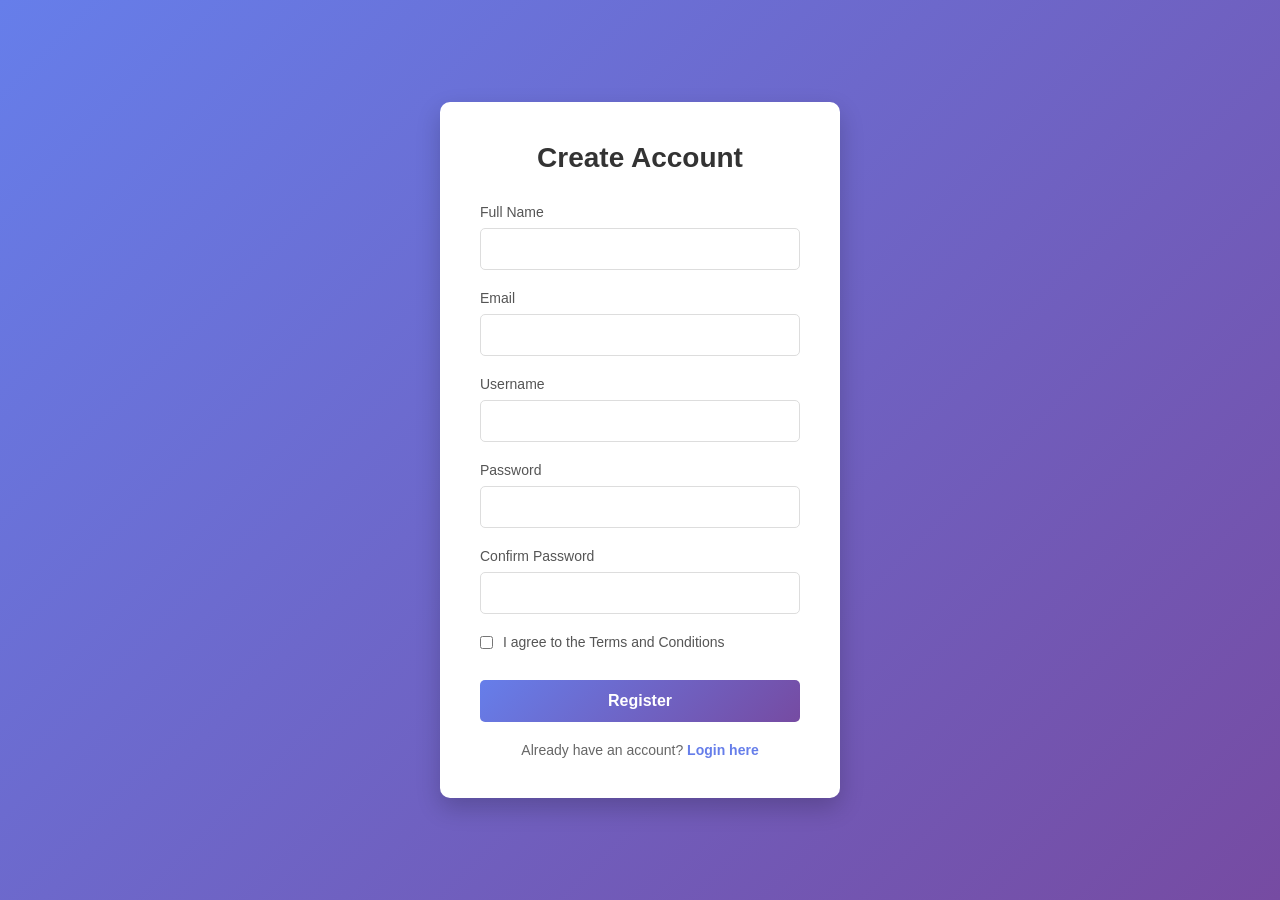
==== index.html @ 53e7806f "created the page" ====
<!DOCTYPE html>
<html lang="en">
<head>
    <meta charset="UTF-8">
    <meta name="viewport" content="width=device-width, initial-scale=1.0">
    <title>Registration</title>
    <link rel="stylesheet" href="style.css">
</head>
<body>
    <div class="container">
        <div class="registration-box">
            <h1>Create Account</h1>
            <form id="registrationForm">
                <div class="form-group">
                    <label for="fullname">Full Name</label>
                    <input type="text" id="fullname" name="fullname" required>
                </div>
                
                <div class="form-group">
                    <label for="email">Email</label>
                    <input type="email" id="email" name="email" required>
                </div>
                
                <div class="form-group">
                    <label for="username">Username</label>
                    <input type="text" id="username" name="username" required>
                </div>
                
                <div class="form-group">
                    <label for="password">Password</label>
                    <input type="password" id="password" name="password" required>
                </div>
                
                <div class="form-group">
                    <label for="confirm-password">Confirm Password</label>
                    <input type="password" id="confirm-password" name="confirm-password" required>
                </div>
                
                <div class="form-group checkbox">
                    <input type="checkbox" id="terms" name="terms" required>
                    <label for="terms" class="checkbox-label">I agree to the Terms and Conditions</label>
                </div>
                
                <button type="submit" class="btn-submit">Register</button>
                
                <p class="login-link">Already have an account? <a href="#">Login here</a></p>
            </form>
        </div>
    </div>
</body>
</html>
---- style.css ----
* {
    margin: 0;
    padding: 0;
    box-sizing: border-box;
}

body {
    font-family: 'Segoe UI', Tahoma, Geneva, Verdana, sans-serif;
    background: linear-gradient(135deg, #667eea 0%, #764ba2 100%);
    min-height: 100vh;
    display: flex;
    justify-content: center;
    align-items: center;
}

.container {
    width: 100%;
    padding: 20px;
}

.registration-box {
    background: white;
    border-radius: 10px;
    box-shadow: 0 10px 25px rgba(0, 0, 0, 0.2);
    padding: 40px;
    max-width: 400px;
    margin: 0 auto;
}

h1 {
    text-align: center;
    color: #333;
    margin-bottom: 30px;
    font-size: 28px;
}

.form-group {
    margin-bottom: 20px;
}

label {
    display: block;
    margin-bottom: 8px;
    color: #555;
    font-weight: 500;
    font-size: 14px;
}

input[type="text"],
input[type="email"],
input[type="password"] {
    width: 100%;
    padding: 12px 15px;
    border: 1px solid #ddd;
    border-radius: 5px;
    font-size: 14px;
    transition: border-color 0.3s ease;
}

input[type="text"]:focus,
input[type="email"]:focus,
input[type="password"]:focus {
    outline: none;
    border-color: #667eea;
    box-shadow: 0 0 5px rgba(102, 126, 234, 0.3);
}

.checkbox {
    display: flex;
    align-items: center;
}

input[type="checkbox"] {
    width: auto;
    margin-right: 10px;
    cursor: pointer;
}

.checkbox-label {
    margin-bottom: 0;
    display: inline;
    cursor: pointer;
}

.btn-submit {
    width: 100%;
    padding: 12px;
    background: linear-gradient(135deg, #667eea 0%, #764ba2 100%);
    color: white;
    border: none;
    border-radius: 5px;
    font-size: 16px;
    font-weight: 600;
    cursor: pointer;
    transition: transform 0.2s ease, box-shadow 0.2s ease;
    margin-top: 10px;
}

.btn-submit:hover {
    transform: translateY(-2px);
    box-shadow: 0 5px 15px rgba(102, 126, 234, 0.4);
}

.btn-submit:active {
    transform: translateY(0);
}

.login-link {
    text-align: center;
    margin-top: 20px;
    color: #666;
    font-size: 14px;
}

.login-link a {
    color: #667eea;
    text-decoration: none;
    font-weight: 600;
    transition: color 0.3s ease;
}

.login-link a:hover {
    color: #764ba2;
    text-decoration: underline;
}

@media (max-width: 480px) {
    .registration-box {
        padding: 25px;
    }
    
    h1 {
        font-size: 24px;
    }
}
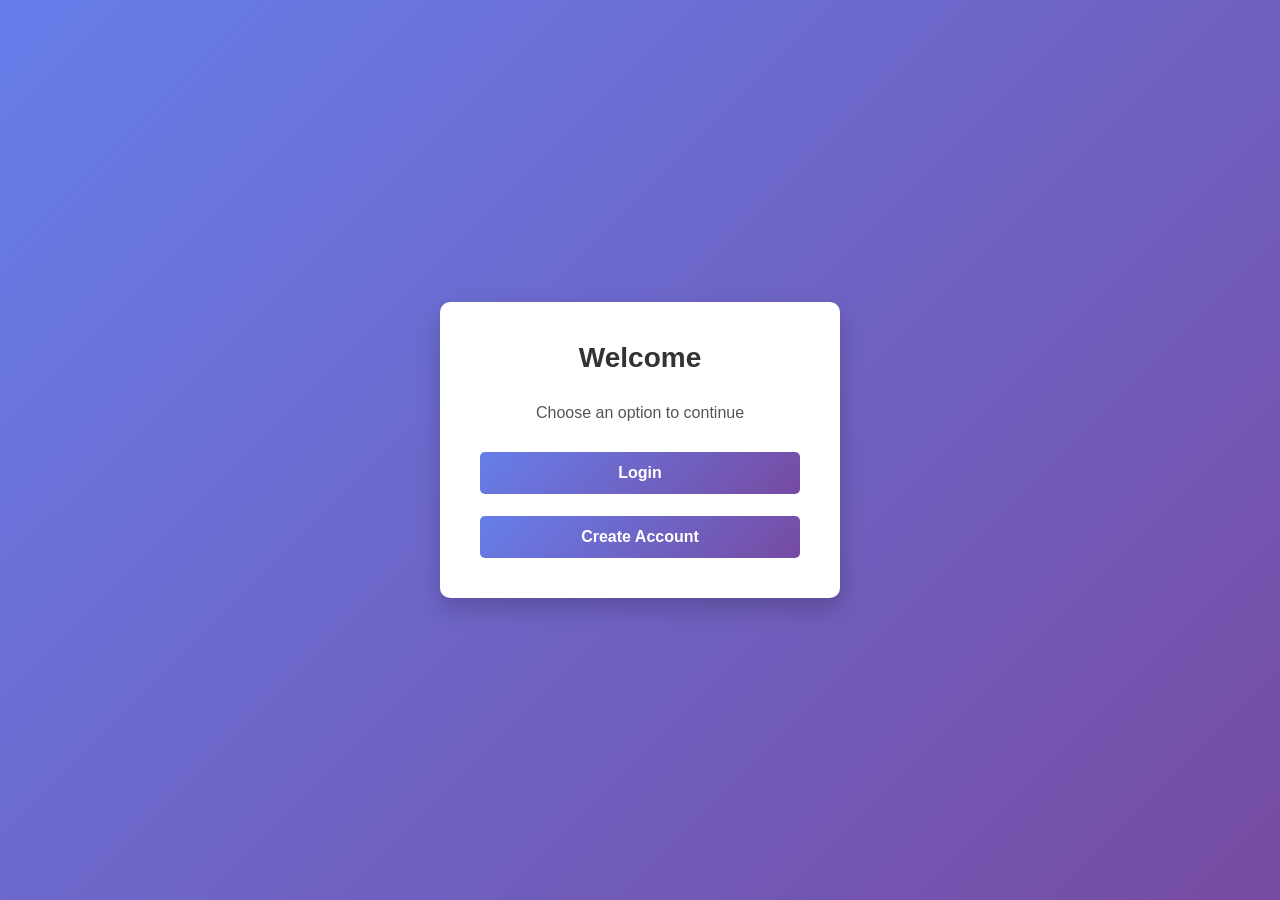
==== commit aaab9269: "added a login and register" ====
--- a/index.html
+++ b/index.html
@@ -9,42 +9,12 @@
 <body>
     <div class="container">
         <div class="registration-box">
-            <h1>Create Account</h1>
-            <form id="registrationForm">
-                <div class="form-group">
-                    <label for="fullname">Full Name</label>
-                    <input type="text" id="fullname" name="fullname" required>
-                </div>
-                
-                <div class="form-group">
-                    <label for="email">Email</label>
-                    <input type="email" id="email" name="email" required>
-                </div>
-                
-                <div class="form-group">
-                    <label for="username">Username</label>
-                    <input type="text" id="username" name="username" required>
-                </div>
-                
-                <div class="form-group">
-                    <label for="password">Password</label>
-                    <input type="password" id="password" name="password" required>
-                </div>
-                
-                <div class="form-group">
-                    <label for="confirm-password">Confirm Password</label>
-                    <input type="password" id="confirm-password" name="confirm-password" required>
-                </div>
-                
-                <div class="form-group checkbox">
-                    <input type="checkbox" id="terms" name="terms" required>
-                    <label for="terms" class="checkbox-label">I agree to the Terms and Conditions</label>
-                </div>
-                
-                <button type="submit" class="btn-submit">Register</button>
-                
-                <p class="login-link">Already have an account? <a href="#">Login here</a></p>
-            </form>
+            <h1>Welcome</h1>
+            <p style="text-align:center; color:#555; margin-bottom:20px;">Choose an option to continue</p>
+            <div style="display:flex; gap:12px; flex-direction:column;">
+                <a class="btn-submit" href="login.html" style="text-align:center; text-decoration:none; display:block;">Login</a>
+                <a class="btn-submit" href="register.html" style="text-align:center; text-decoration:none; display:block;">Create Account</a>
+            </div>
         </div>
     </div>
 </body>
